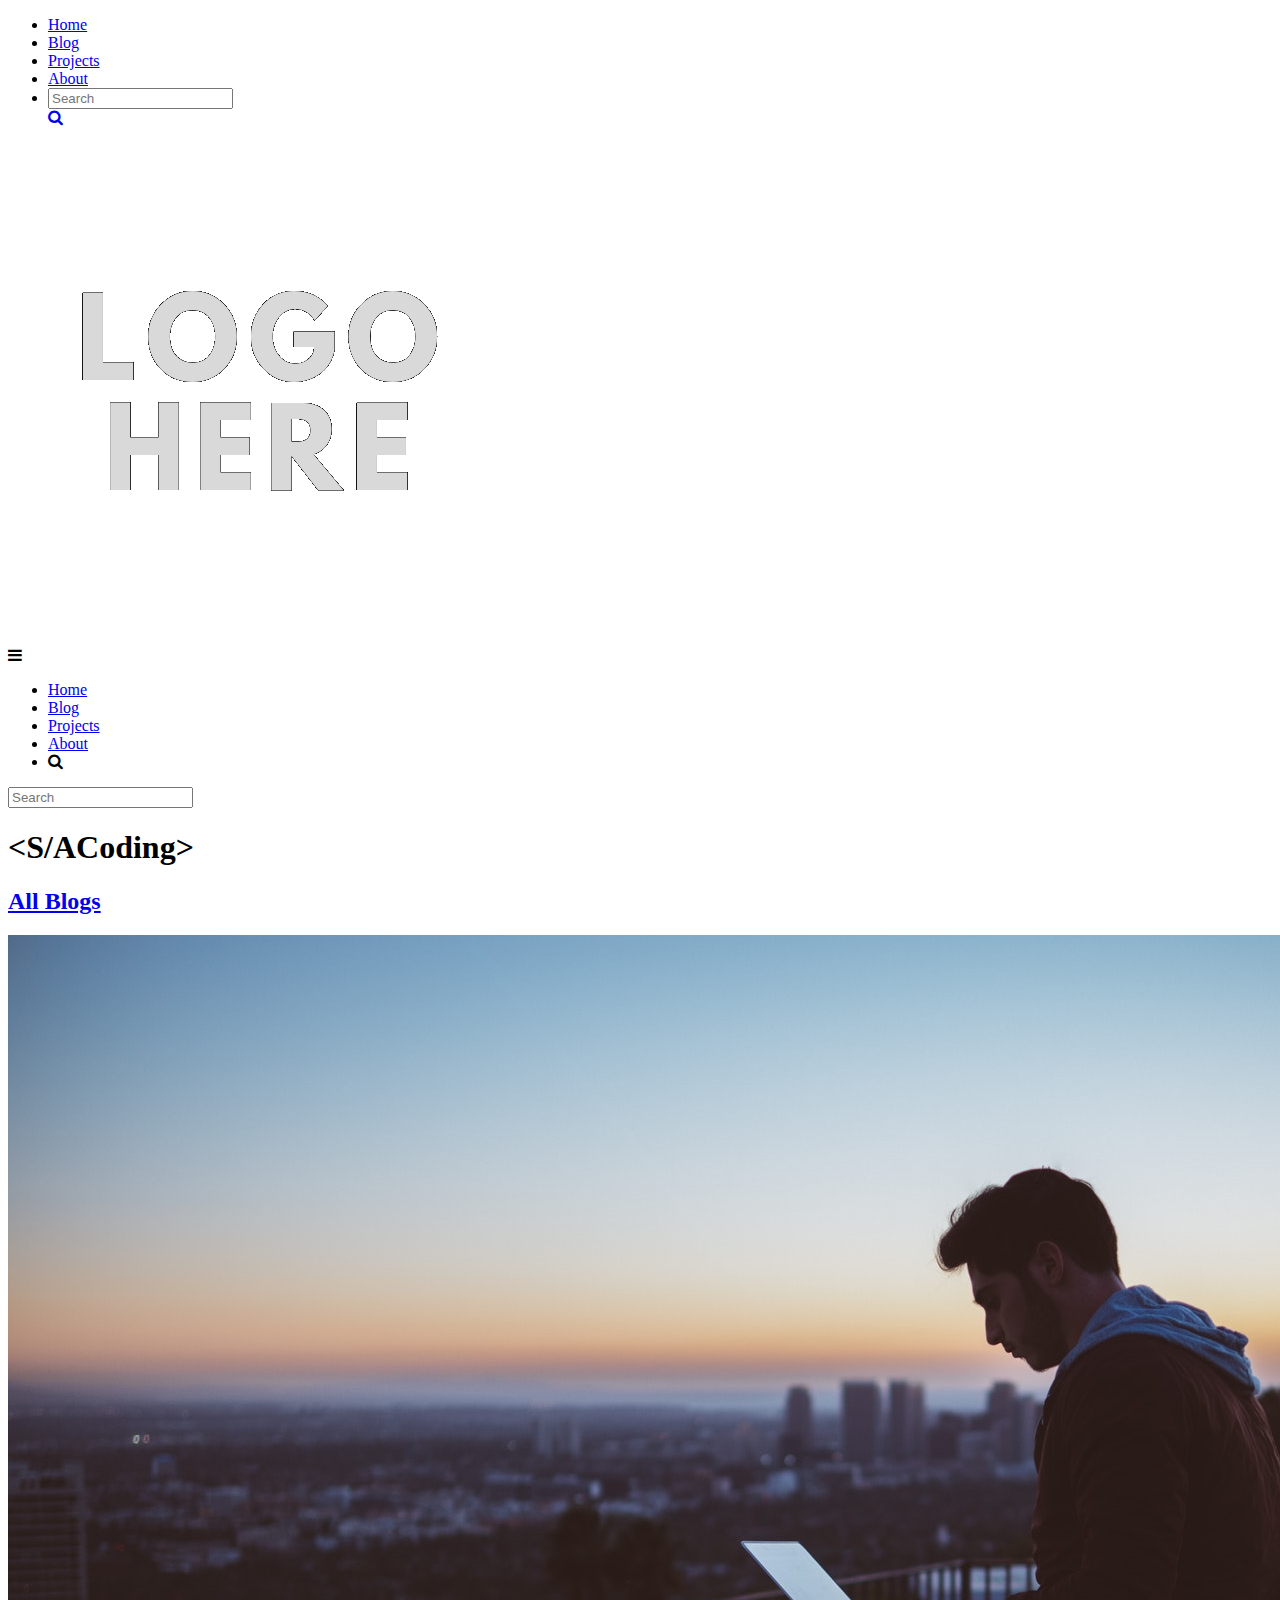
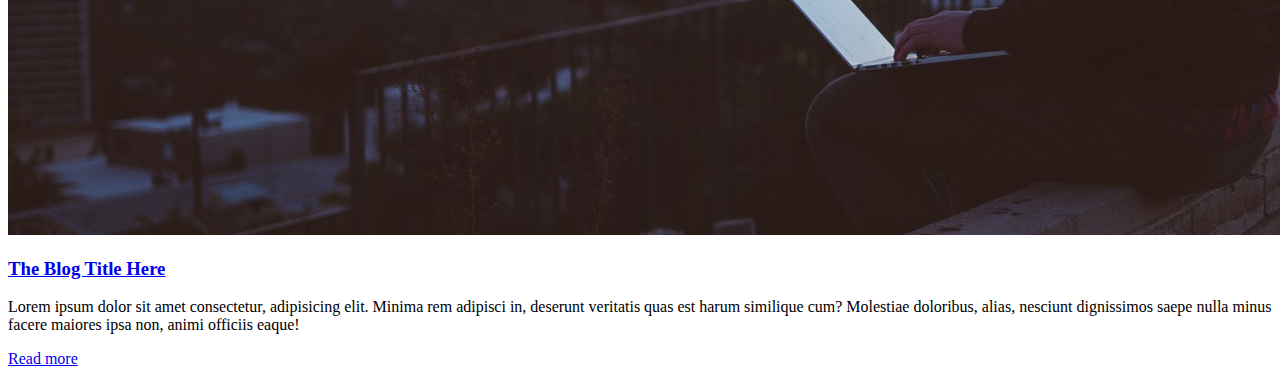
==== index.html @ 34ae4d7e "File setup and initial homepage markup." ====
<!DOCTYPE html>
<html lang="en">

<head>
  <meta charset="UTF-8">
  <meta name="viewport" content="width=device-width, initial-scale=1.0">
  <title>SA Coding</title>
  <link href="https://fonts.googleapis.com/css2?family=Roboto|Roboto+Condensed|Roboto+Slab" rel="stylesheet">
  <link rel="stylesheet" href="https://stackpath.bootstrapcdn.com/font-awesome/4.7.0/css/font-awesome.min.css">
  <link rel="stylesheet" href="css/styles.css">
</head>

<body>
  <!-- Mobile Navigation -->
  <div id="slideout-menu">
    <ul>
      <li>
        <a href="#">Home</a>
      </li>
      <li>
        <a href="#">Blog</a>
      </li>
      <li>
        <a href="#">Projects</a>
      </li>
      <li>
        <a href="#">About</a>
      </li>
      <li>
        <input type="text" placeholder="Search">
        <br>
        <a href="#">
          <i class="fa fa-search"></i>
        </a>
      </li>
    </ul>
  </div>

  <!-- Main Navigation -->
  <nav>
    <div class="logo-img">
      <a href="#">
        <img src="img/logo.png" alt="SACoding Logo">
      </a>
    </div>
    <div id="menu-icon">
      <i class="fa fa-bars"></i>
    </div>
    <ul>
      <li>
        <a href="#">Home</a>
      </li>
      <li>
        <a href="#">Blog</a>
      </li>
      <li>
        <a href="#">Projects</a>
      </li>
      <li>
        <a href="#">About</a>
      </li>
      <li>
        <div id="search-icon">
          <i class="fa fa-search"></i>
        </div>
      </li>
    </ul>
  </nav>

  <!-- Searchbar -->
  <div id="searchbar">
    <input type="text" placeholder="Search">
  </div>

  <!-- Banner -->
  <div id="banner">
    <h1>&lt;S/ACoding&gt;</h1>
  </div>

  <!-- Main Content - article cards -->
  <main>
    <a href="#">
      <h2 class="section-heading">All Blogs</h2>
    </a>

    <section>
      <div class="card">
        <div class="card-image">
          <a href="#">
            <img src="img/1.jpg" alt="Card image">
          </a>
        </div>
        <div class="card-description">
          <a href="#">
            <h3>The Blog Title Here</h3>
          </a>
          <p>Lorem ipsum dolor sit amet consectetur, adipisicing elit. Minima rem adipisci in, deserunt veritatis quas
            est harum similique cum? Molestiae doloribus, alias, nesciunt dignissimos saepe nulla minus facere maiores
            ipsa non, animi officiis eaque!</p>
          <a href="#" class="btn-read-more">Read more</a>
        </div>
      </div>
    </section>
  </main>
</body>

</html>
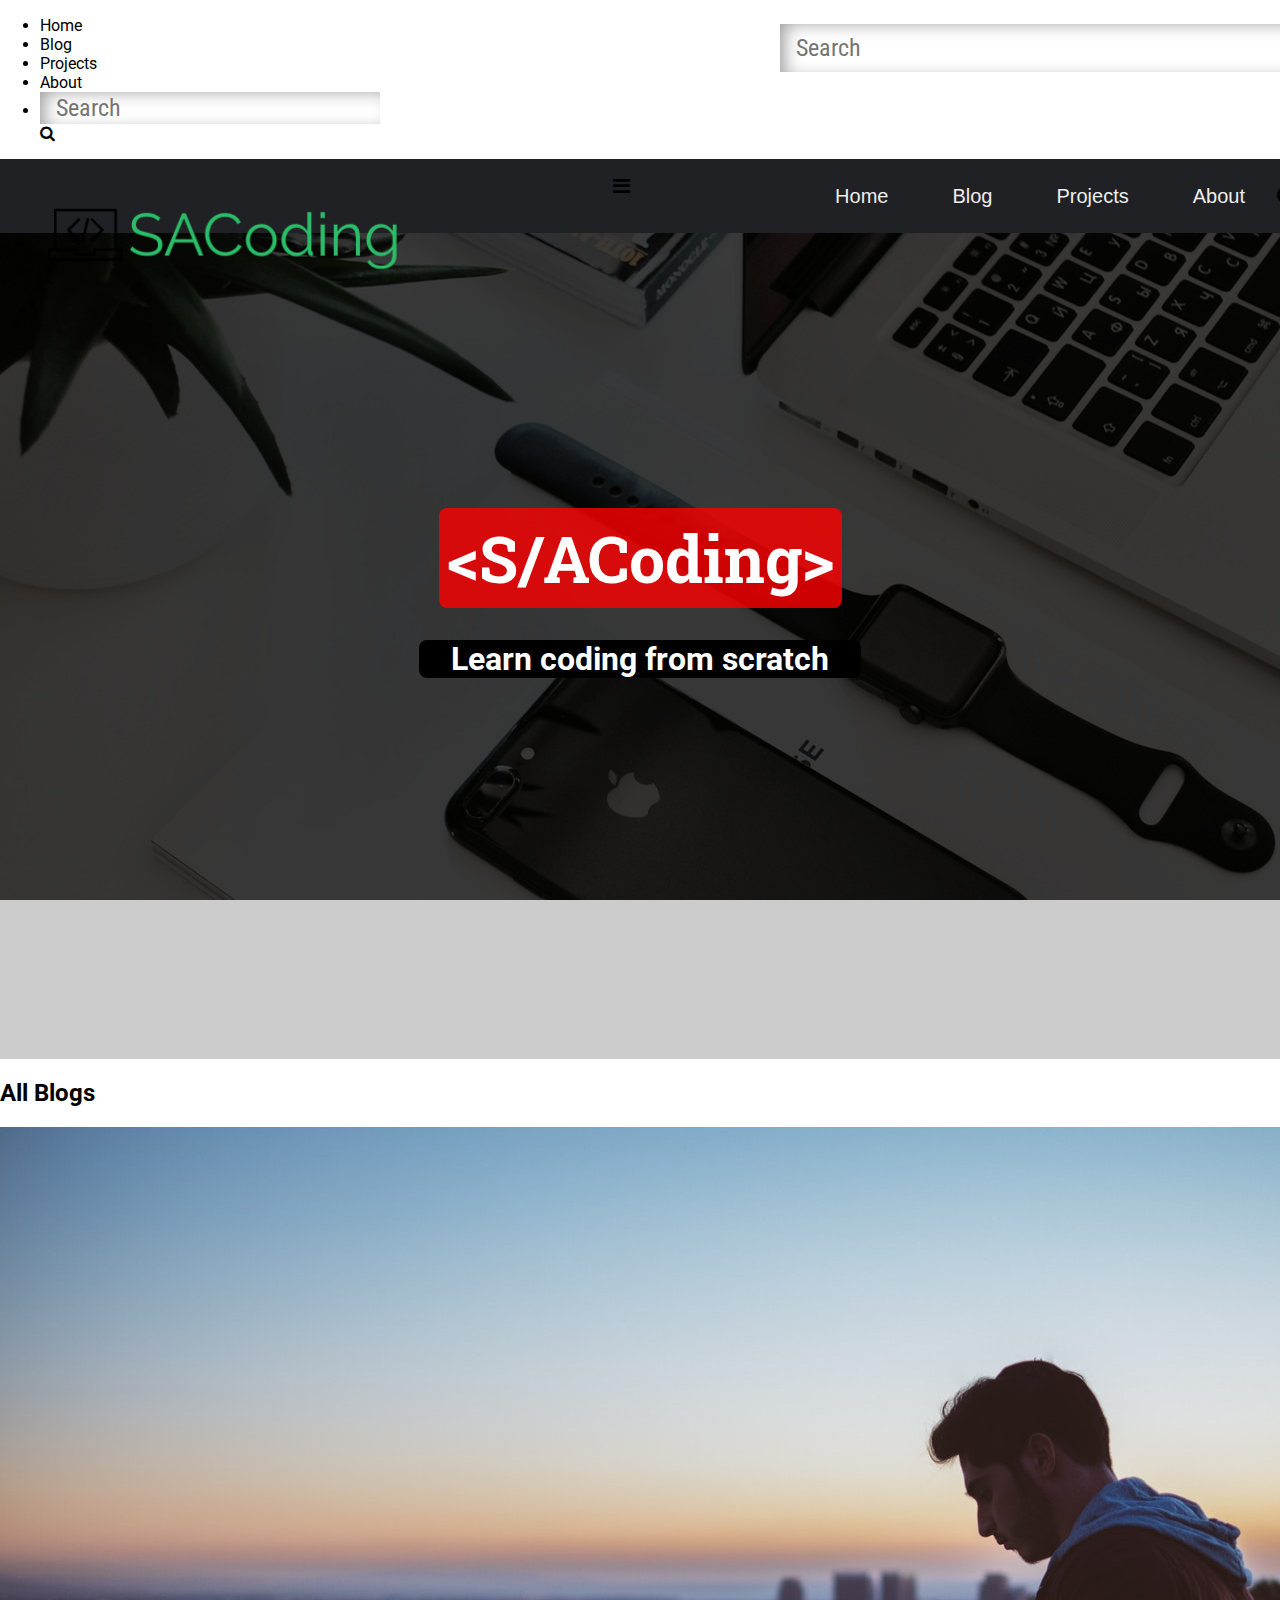
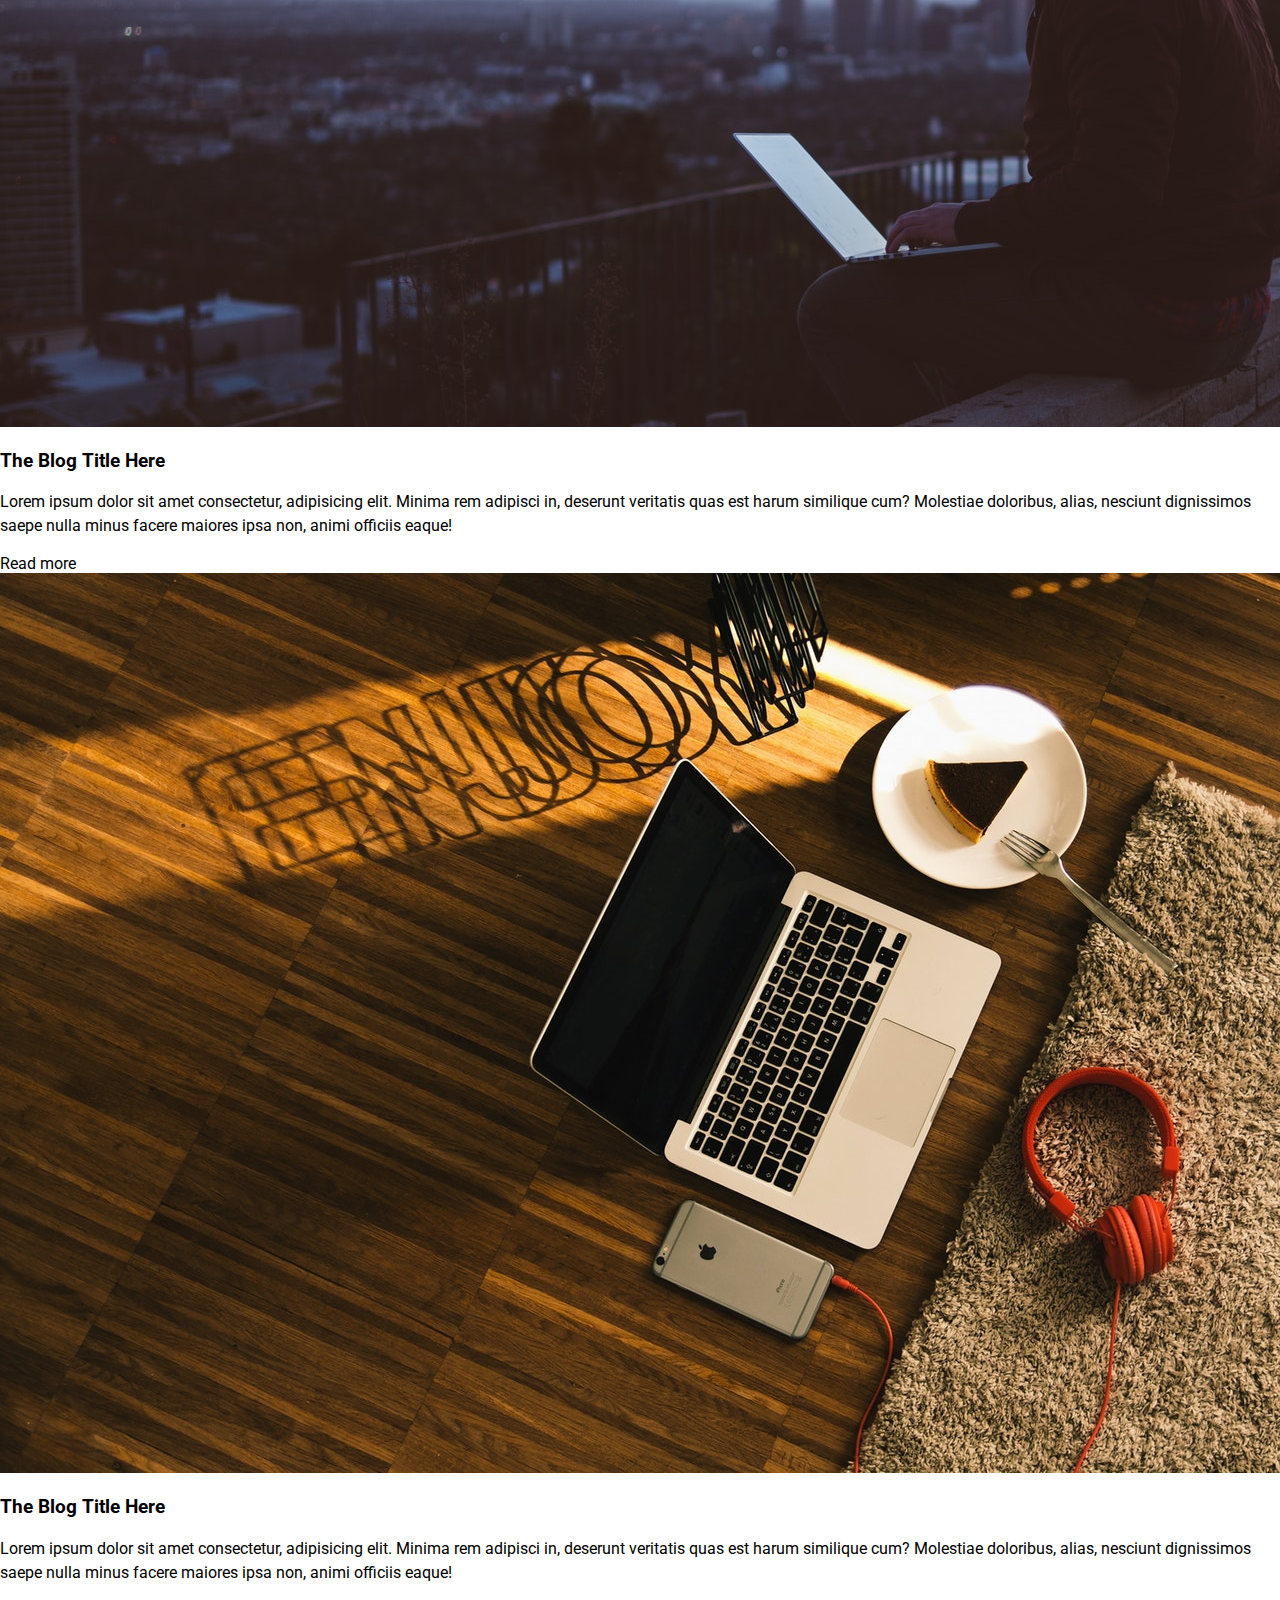
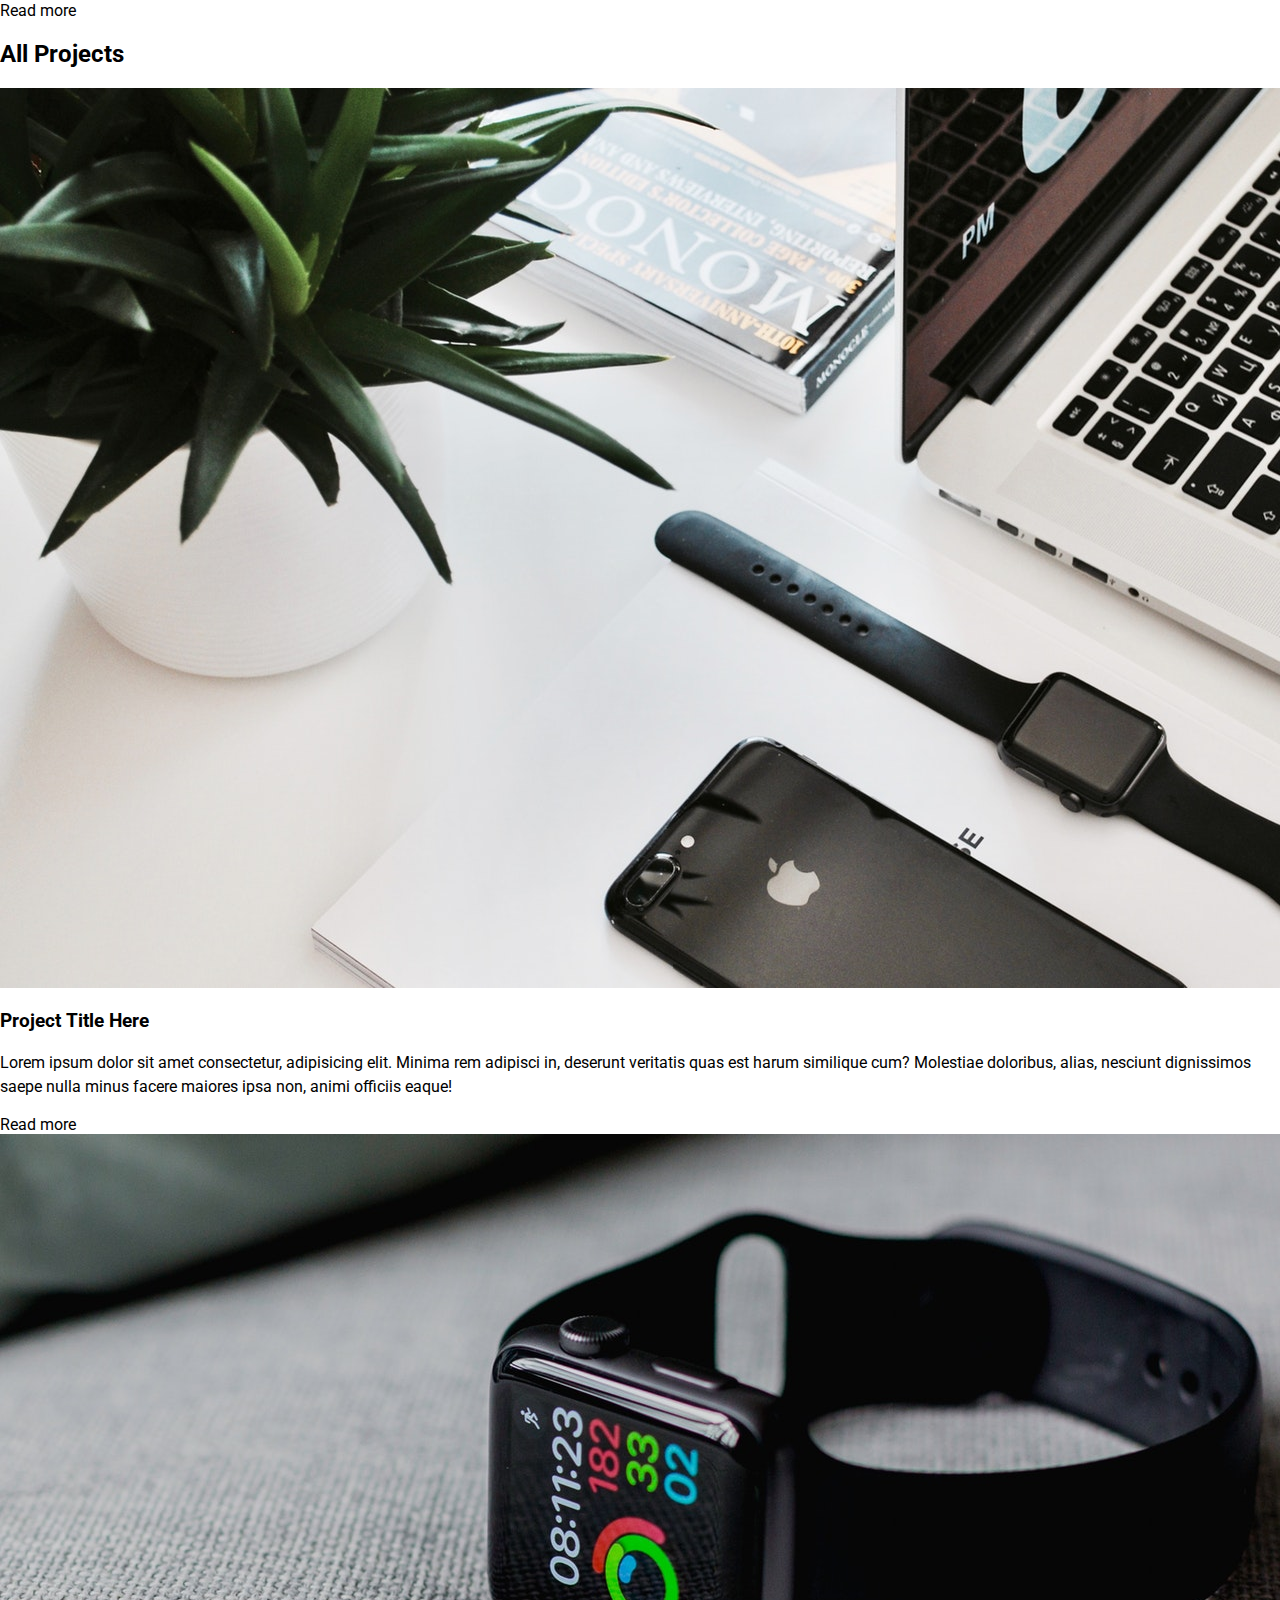
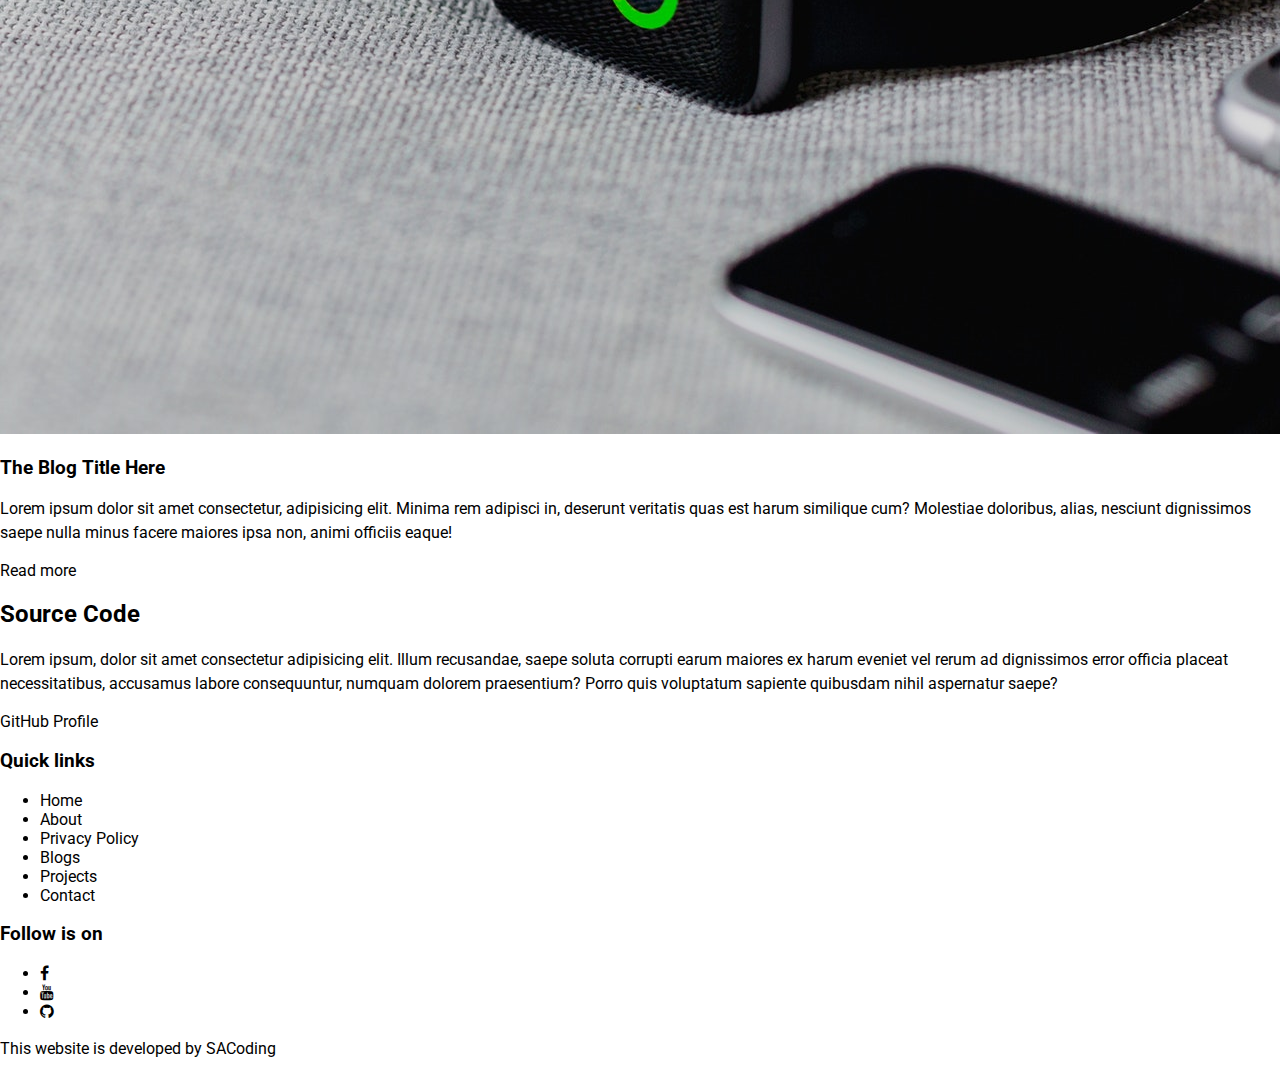
==== commit c21586ea: "Banner and nav styles started." ====
--- a/index.html
+++ b/index.html
@@ -75,15 +75,19 @@
   <!-- Banner -->
   <div id="banner">
     <h1>&lt;S/ACoding&gt;</h1>
+    <h3>Learn coding from scratch</h3>
   </div>
 
-  <!-- Main Content - article cards -->
+  <!-- Main Content -->
   <main>
+
+    <!-- Blog Section -->
     <a href="#">
       <h2 class="section-heading">All Blogs</h2>
     </a>
 
     <section>
+      <!-- Featured Blog Article 1 -->
       <div class="card">
         <div class="card-image">
           <a href="#">
@@ -100,7 +104,124 @@
           <a href="#" class="btn-read-more">Read more</a>
         </div>
       </div>
+      <!-- Featured Blog Article 2 -->
+      <div class="card">
+        <div class="card-image">
+          <a href="#">
+            <img src="img/2.jpg" alt="Card image">
+          </a>
+        </div>
+        <div class="card-description">
+          <a href="#">
+            <h3>The Blog Title Here</h3>
+          </a>
+          <p>Lorem ipsum dolor sit amet consectetur, adipisicing elit. Minima rem adipisci in, deserunt veritatis quas
+            est harum similique cum? Molestiae doloribus, alias, nesciunt dignissimos saepe nulla minus facere maiores
+            ipsa non, animi officiis eaque!</p>
+          <a href="#" class="btn-read-more">Read more</a>
+        </div>
+      </div>
     </section>
+
+    <!-- Projects Section -->
+    <a href="#">
+      <h2 class="section-heading">All Projects</h2>
+    </a>
+
+    <section>
+      <!-- Featured Project 1 -->
+      <div class="card">
+        <div class="card-image">
+          <a href="#">
+            <img src="img/3.jpg" alt="Card image">
+          </a>
+        </div>
+        <div class="card-description">
+          <a href="#">
+            <h3>Project Title Here</h3>
+          </a>
+          <p>Lorem ipsum dolor sit amet consectetur, adipisicing elit. Minima rem adipisci in, deserunt veritatis quas
+            est harum similique cum? Molestiae doloribus, alias, nesciunt dignissimos saepe nulla minus facere maiores
+            ipsa non, animi officiis eaque!</p>
+          <a href="#" class="btn-read-more">Read more</a>
+        </div>
+      </div>
+      <!-- Featured Project 2 -->
+      <div class="card">
+        <div class="card-image">
+          <a href="#">
+            <img src="img/4.jpg" alt="Card image">
+          </a>
+        </div>
+        <div class="card-description">
+          <a href="#">
+            <h3>The Blog Title Here</h3>
+          </a>
+          <p>Lorem ipsum dolor sit amet consectetur, adipisicing elit. Minima rem adipisci in, deserunt veritatis quas
+            est harum similique cum? Molestiae doloribus, alias, nesciunt dignissimos saepe nulla minus facere maiores
+            ipsa non, animi officiis eaque!</p>
+          <a href="#" class="btn-read-more">Read more</a>
+        </div>
+      </div>
+    </section>
+
+    <!-- Source Code Section -->
+    <h2 class="section-heading">Source Code</h2>
+
+    <section id="source-code-section">
+      <p>Lorem ipsum, dolor sit amet consectetur adipisicing elit. Illum recusandae, saepe soluta corrupti earum maiores
+        ex harum eveniet vel rerum ad dignissimos error officia placeat necessitatibus, accusamus labore consequuntur,
+        numquam dolorem praesentium? Porro quis voluptatum sapiente quibusdam nihil aspernatur saepe?</p>
+      <a href="#">GitHub Profile</a>
+    </section>
+
+    <!-- Footer -->
+    <footer>
+      <div id="footer-left">
+        <h3>Quick links</h3>
+        <p>
+          <ul>
+            <li>
+              <a href="#">Home</a>
+            </li>
+            <li>
+              <a href="#">About</a>
+            </li>
+            <li>
+              <a href="#">Privacy Policy</a>
+            </li>
+            <li>
+              <a href="#">Blogs</a>
+            </li>
+            <li>
+              <a href="#">Projects</a>
+            </li>
+            <li>
+              <a href="#">Contact</a>
+            </li>
+          </ul>
+        </p>
+      </div>
+
+
+      <div id="footer-right">
+        <h3>Follow is on</h3>
+        <div id="social-media-footer">
+          <ul>
+            <li>
+              <a href="#"><i class="fa fa-facebook"></i></a>
+            </li>
+            <li>
+              <a href="#"><i class="fa fa-youtube"></i></a>
+            </li>
+            <li>
+              <a href="#"><i class="fa fa-github"></i></a>
+            </li>
+          </ul>
+        </div>
+        <p>This website is developed by SACoding</p>
+      </div>
+    </footer>
   </main>
 </body>
 
--- a/css/styles.css
+++ b/css/styles.css
@@ -0,0 +1,120 @@
+body {
+  font-family: 'Roboto', sans-serif;
+  margin: 0;
+  box-sizing: border-box;
+}
+
+h1 {
+  padding: .5rem;
+  margin: 0;
+  font-family: 'Roboto Slab', serif;
+  font-size: 4rem;
+  background: rgba(255, 0, 0, .8);
+}
+
+p {
+  line-height: 1.5;
+}
+
+main {
+  margin: 0 auto
+}
+
+a {
+  text-decoration: none;
+  color: #000;
+}
+
+a:hover {
+  text-decoration: underline;
+}
+
+input,
+textarea {
+  height: 2rem;
+  padding: 0 1rem;
+  font-family: 'Roboto Condensed';
+  font-size: 1.5rem;
+  border: none;
+  box-shadow: inset 8px 3px 18px -4px rgba(0, 0, 0, .4)
+}
+
+input:focus,
+textarea:focus {
+  outline: none;
+}
+
+/* Navbar Styles */
+nav {
+  height: 42px;
+  width: 100%;
+  background: #202125;
+  position: fixed;
+  display: flex;
+  justify-content: space-between;
+  padding: 1rem;
+  margin: 0;
+  font-family: 'Roboto Condnsed', sans-serif;
+  font-size: 20px;
+  z-index: 100;
+}
+
+nav a {
+  padding: 0 2rem;
+  color: #eee;
+  transition: .4s
+}
+
+nav a:hover {
+  text-decoration: none;
+  color: red;
+}
+
+nav ul {
+  display: flex;
+  list-style: none;
+  align-items: center;
+  justify-content: space-around;
+}
+
+/* Searchbar Styles */
+#searchbar {
+  position: fixed;
+  right: 0;
+  top: 24px;
+  width: 500px;
+  pointer-events: none;
+  z-index: 50;
+  transition: 0.4s;
+}
+
+#searchbar input {
+  height: 3rem;
+  width: 100%;
+}
+
+/* Banner Styles */
+#banner {
+  height: 100vh;
+  display: flex;
+  align-items: center;
+  justify-content: center;
+  flex-direction: column;
+  background: rgba(0, 0, 0, .2) url('../img/3.png');
+  background-size: cover;
+  background-attachment: fixed;
+  background-position: center;
+  background-blend-mode: overlay;
+  color: #fff;
+}
+
+#banner h1 {
+  border-radius: .5rem;
+}
+
+#banner h3 {
+  background: #000;
+  border-radius: .5rem;
+  padding: 0 2rem;
+  font-size: 2rem;
+}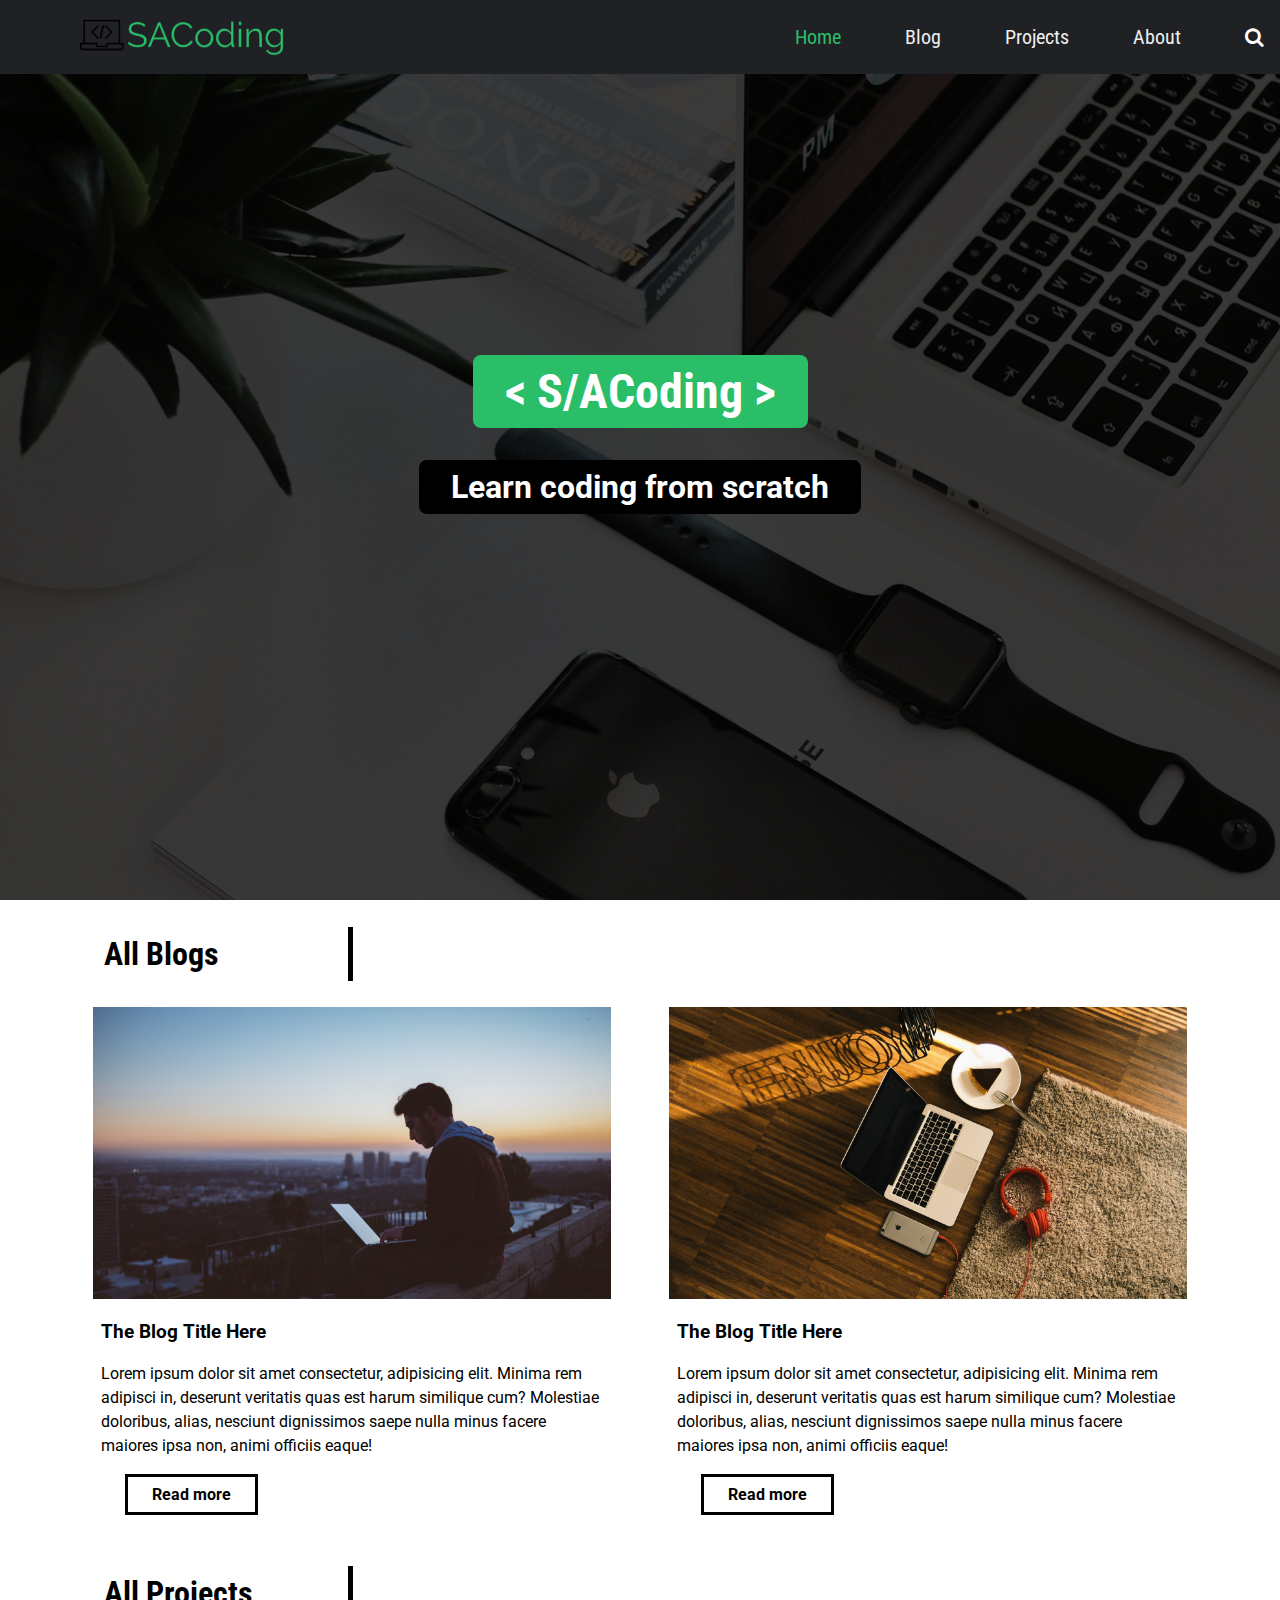
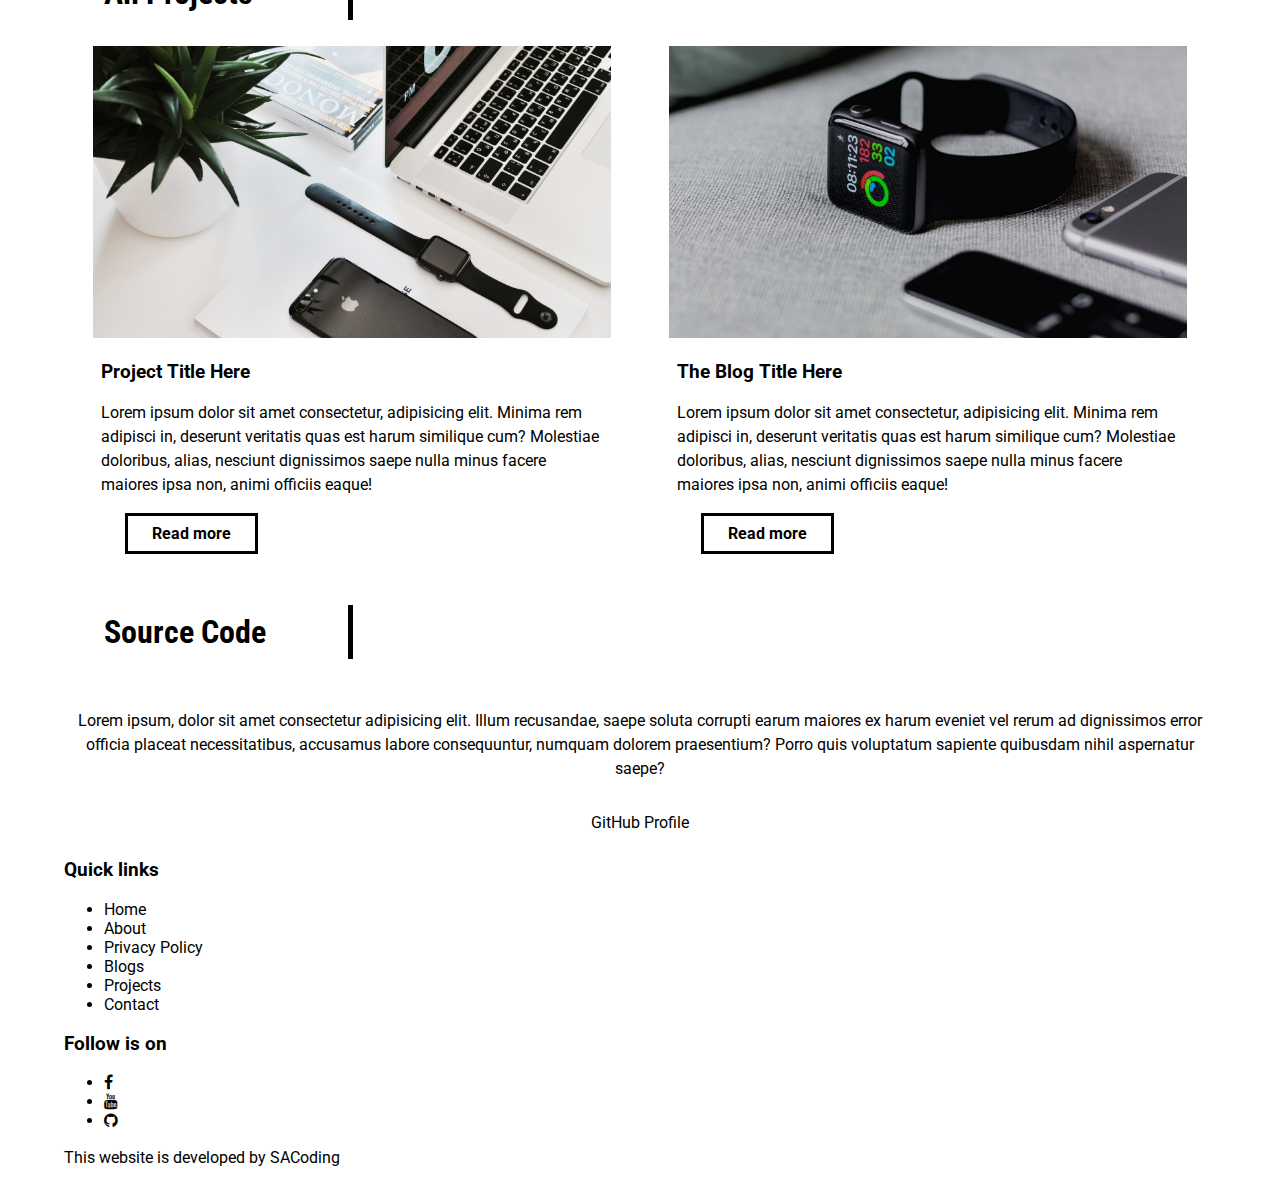
==== commit 03b0b6ab: "Home page styles added up to footer." ====
--- a/index.html
+++ b/index.html
@@ -38,7 +38,7 @@
 
   <!-- Main Navigation -->
   <nav>
-    <div class="logo-img">
+    <div class="logo">
       <a href="#">
         <img src="img/logo.png" alt="SACoding Logo">
       </a>
@@ -48,7 +48,7 @@
     </div>
     <ul>
       <li>
-        <a href="#">Home</a>
+        <a href="#" class="active">Home</a>
       </li>
       <li>
         <a href="#">Blog</a>
@@ -74,7 +74,7 @@
 
   <!-- Banner -->
   <div id="banner">
-    <h1>&lt;S/ACoding&gt;</h1>
+    <h1>&lt; S/ACoding &gt;</h1>
     <h3>Learn coding from scratch</h3>
   </div>
 
--- a/css/styles.css
+++ b/css/styles.css
@@ -1,15 +1,15 @@
 body {
-  font-family: 'Roboto', sans-serif;
+  font-family: "Roboto", sans-serif;
   margin: 0;
   box-sizing: border-box;
 }
 
 h1 {
-  padding: .5rem;
-  margin: 0;
-  font-family: 'Roboto Slab', serif;
-  font-size: 4rem;
-  background: rgba(255, 0, 0, .8);
+  padding: 0.5rem 2rem;
+  margin: 0;
+  font-family: "Roboto Condensed", serif;
+  font-size: 3rem;
+  background: #2abe69;
 }
 
 p {
@@ -17,7 +17,7 @@
 }
 
 main {
-  margin: 0 auto
+  margin: 0 auto;
 }
 
 a {
@@ -33,10 +33,10 @@
 textarea {
   height: 2rem;
   padding: 0 1rem;
-  font-family: 'Roboto Condensed';
+  font-family: "Roboto Condensed";
   font-size: 1.5rem;
   border: none;
-  box-shadow: inset 8px 3px 18px -4px rgba(0, 0, 0, .4)
+  box-shadow: inset 8px 3px 18px -4px rgba(0, 0, 0, 0.4);
 }
 
 input:focus,
@@ -54,7 +54,7 @@
   justify-content: space-between;
   padding: 1rem;
   margin: 0;
-  font-family: 'Roboto Condnsed', sans-serif;
+  font-family: "Roboto Condensed", sans-serif;
   font-size: 20px;
   z-index: 100;
 }
@@ -62,12 +62,12 @@
 nav a {
   padding: 0 2rem;
   color: #eee;
-  transition: .4s
+  transition: 0.4s;
 }
 
 nav a:hover {
   text-decoration: none;
-  color: red;
+  color: #2abe69;
 }
 
 nav ul {
@@ -75,6 +75,39 @@
   list-style: none;
   align-items: center;
   justify-content: space-around;
+  margin: 0;
+  height: 100%;
+}
+
+.active {
+  color: #2abe69;
+}
+
+.logo {
+  display: flex;
+  height: 100%;
+
+  padding: 0 2rem;
+  align-items: center;
+  color: #fff;
+  transition: 0.4s;
+}
+
+.logo img {
+  height: 70px;
+}
+
+.logo img:hover {
+  background: #000;
+}
+
+#menu-icon {
+  height: 100%;
+  font-size: 1.5rem;
+  padding: 0 4px;
+  color: #eee;
+  display: none;
+  align-items: center;
 }
 
 /* Searchbar Styles */
@@ -93,6 +126,22 @@
   width: 100%;
 }
 
+#search-icon {
+  color: #fff;
+  padding: 0 2rem;
+  cursor: pointer;
+  transition: 0.4s;
+}
+
+#search-icon:hover {
+  color: #2abe69;
+}
+
+/* Mobile Menu Styles */
+#slideout-menu {
+  display: none;
+}
+
 /* Banner Styles */
 #banner {
   height: 100vh;
@@ -100,7 +149,7 @@
   align-items: center;
   justify-content: center;
   flex-direction: column;
-  background: rgba(0, 0, 0, .2) url('../img/3.png');
+  background: rgba(0, 0, 0, 0.2) url("../img/3.png");
   background-size: cover;
   background-attachment: fixed;
   background-position: center;
@@ -109,12 +158,91 @@
 }
 
 #banner h1 {
-  border-radius: .5rem;
+  border-radius: 0.5rem;
 }
 
 #banner h3 {
   background: #000;
-  border-radius: .5rem;
-  padding: 0 2rem;
+  border-radius: 0.5rem;
+  padding: 0.5rem 2rem;
   font-size: 2rem;
+}
+
+/* Section Styles */
+section {
+  display: flex;
+  justify-content: space-around;
+  flex-wrap: wrap;
+}
+
+.section-heading {
+  font-size: 2rem;
+  font-family: "Roboto Condensed", sans-serif;
+  width: 220px;
+  padding: .5rem 1.5rem;
+  margin-left: 1rem;
+  border-right: 5px solid #000;
+}
+
+.section-heading:hover {
+  padding: 1rem 2rem;
+  background: #2abe69;
+  cursor: pointer;
+}
+
+/* Card Styles */
+.card-image {
+  transition: 0.4s;
+}
+
+.card-image:hover {
+  box-shadow: 0 10px 6px -6px #777;
+}
+
+.card .card-description {
+  padding: 0 .5rem;
+}
+
+.btn-read-more {
+  padding: .5rem 1.5rem;
+  border: 3px solid #000;
+  transition: 0.4s;
+  display: inline-block;
+  margin: 0 0 1.5rem 1.5rem;
+  font-weight: 700;
+  cursor: pointer;
+  background: #fff;
+}
+
+.btn-read-more:hover {
+  background: #2abe69;
+  text-decoration: none;
+  padding: .5rem 5rem .5rem 1.5rem;
+  color: #fff;
+}
+
+/* Source Code Section Styles */
+#source-code-section p {
+  padding: .5rem;
+  text-align: center;
+}
+
+#source-code-section a {
+  margin: .5rem;
+  text-align: center;
+}
+
+/* Media Queries */
+@media (min-width: 720px) {
+  main {
+    width: 90%;
+  }
+
+  .card {
+    width: 45%;
+  }
+
+  .card .card-image img {
+    width: 100%;
+  }
 }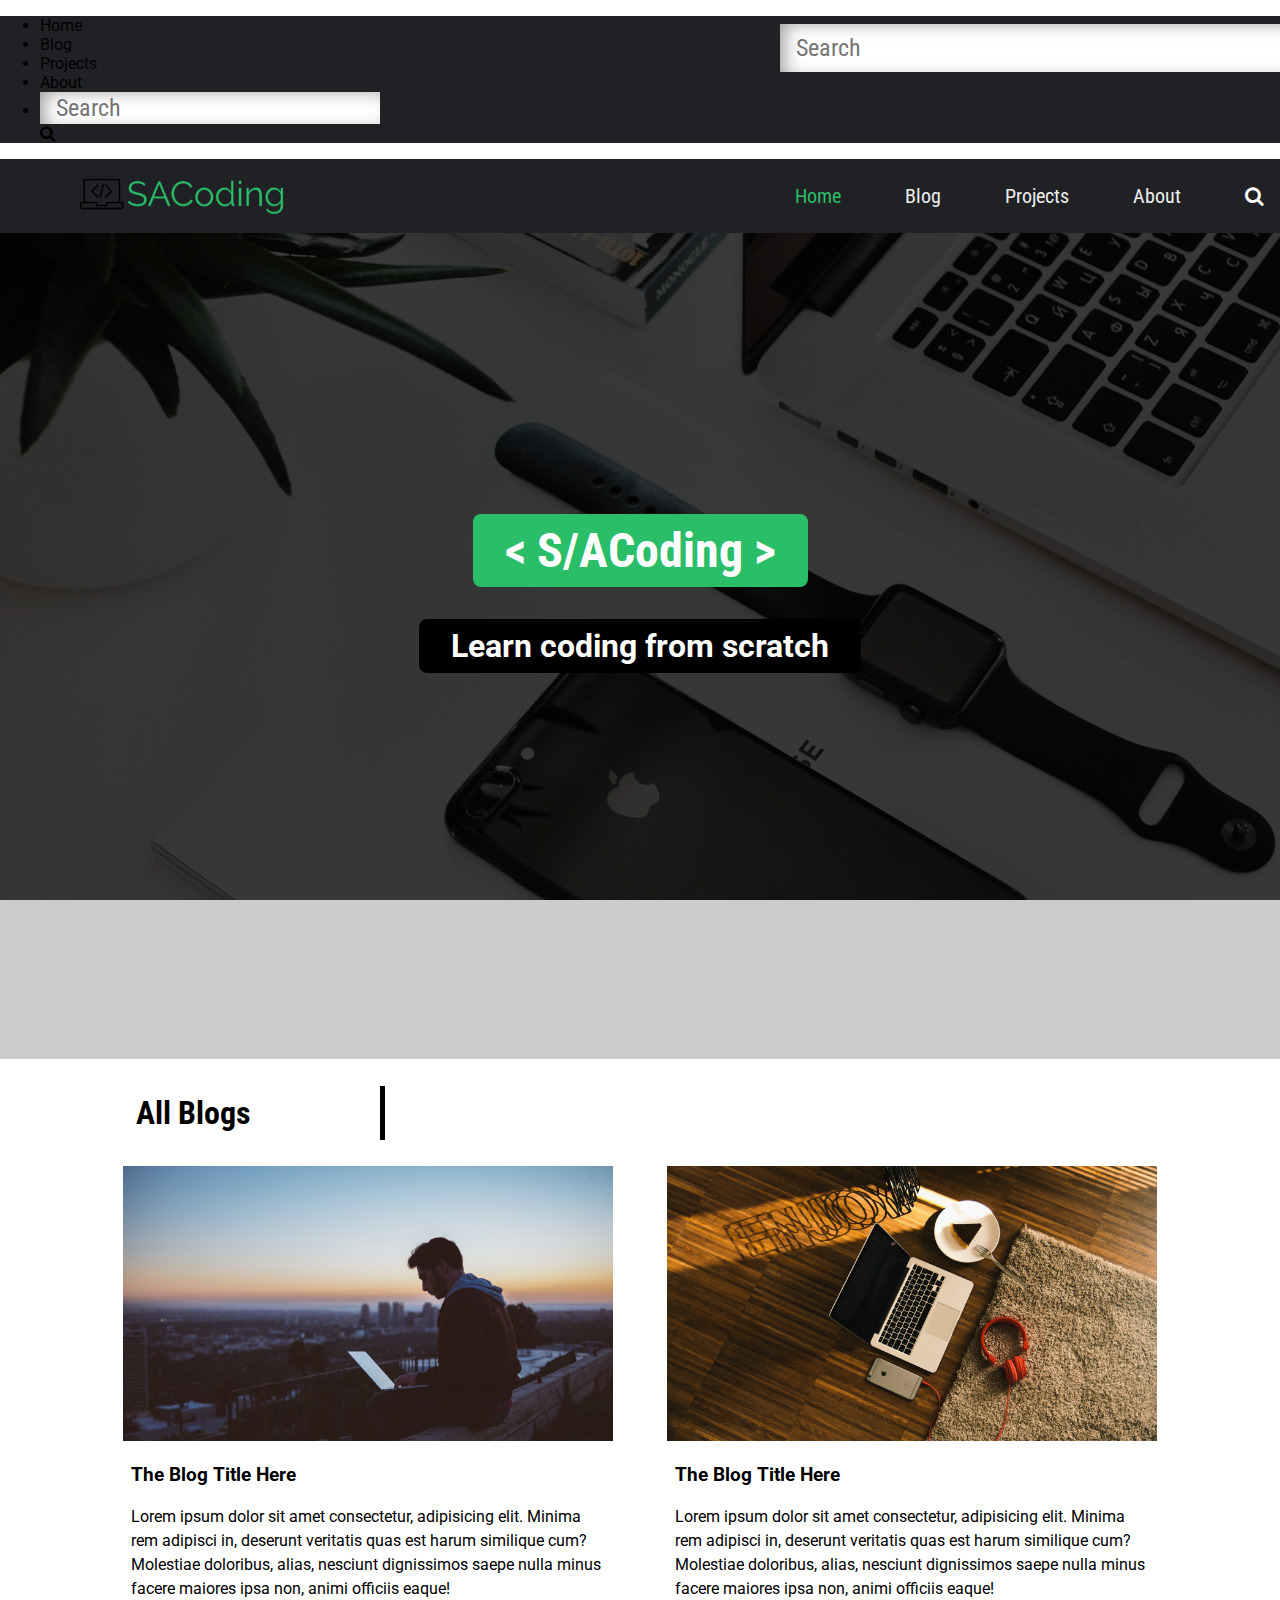
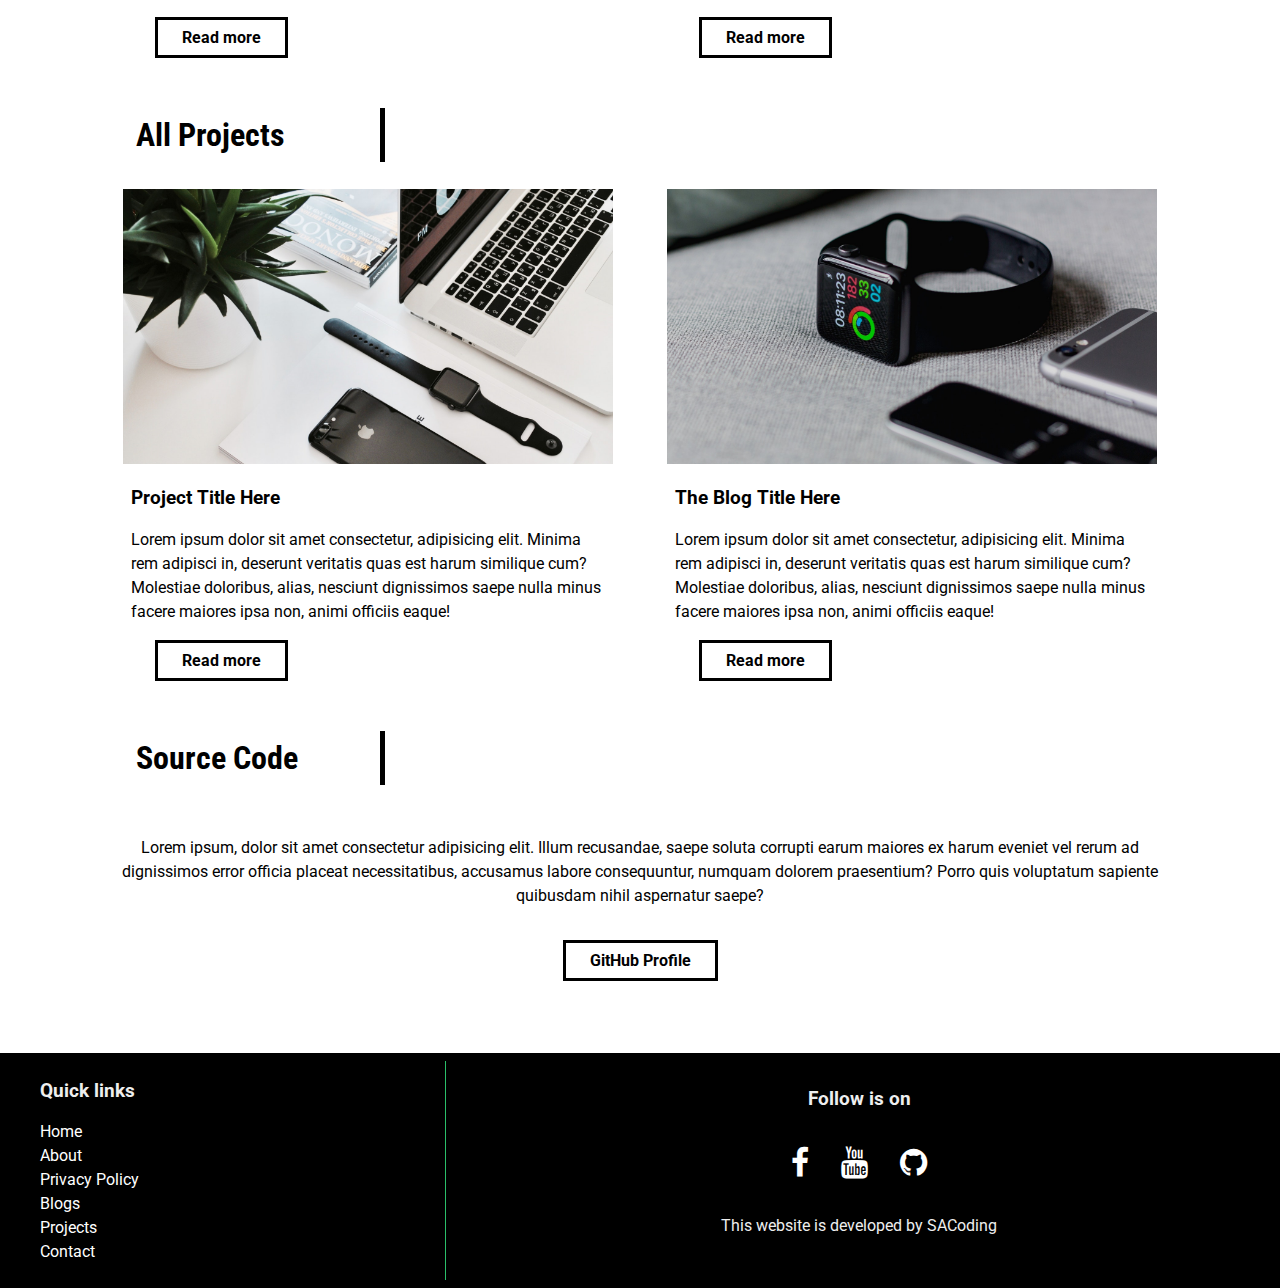
==== commit aad2a428: "Footer styles added." ====
--- a/index.html
+++ b/index.html
@@ -172,57 +172,55 @@
       <p>Lorem ipsum, dolor sit amet consectetur adipisicing elit. Illum recusandae, saepe soluta corrupti earum maiores
         ex harum eveniet vel rerum ad dignissimos error officia placeat necessitatibus, accusamus labore consequuntur,
         numquam dolorem praesentium? Porro quis voluptatum sapiente quibusdam nihil aspernatur saepe?</p>
-      <a href="#">GitHub Profile</a>
+      <a href="#" class="btn-read-more">GitHub Profile</a>
     </section>
-
-    <!-- Footer -->
-    <footer>
-      <div id="footer-left">
-        <h3>Quick links</h3>
-        <p>
-          <ul>
-            <li>
-              <a href="#">Home</a>
-            </li>
-            <li>
-              <a href="#">About</a>
-            </li>
-            <li>
-              <a href="#">Privacy Policy</a>
-            </li>
-            <li>
-              <a href="#">Blogs</a>
-            </li>
-            <li>
-              <a href="#">Projects</a>
-            </li>
-            <li>
-              <a href="#">Contact</a>
-            </li>
-          </ul>
-        </p>
-      </div>
-
-
-      <div id="footer-right">
-        <h3>Follow is on</h3>
-        <div id="social-media-footer">
-          <ul>
-            <li>
-              <a href="#"><i class="fa fa-facebook"></i></a>
-            </li>
-            <li>
-              <a href="#"><i class="fa fa-youtube"></i></a>
-            </li>
-            <li>
-              <a href="#"><i class="fa fa-github"></i></a>
-            </li>
-          </ul>
-        </div>
-        <p>This website is developed by SACoding</p>
-      </div>
-    </footer>
   </main>
+      <!-- Footer -->
+      <footer>
+        <div id="footer-left">
+          <h3>Quick links</h3>
+          <p>
+            <ul>
+              <li>
+                <a href="#">Home</a>
+              </li>
+              <li>
+                <a href="#">About</a>
+              </li>
+              <li>
+                <a href="#">Privacy Policy</a>
+              </li>
+              <li>
+                <a href="#">Blogs</a>
+              </li>
+              <li>
+                <a href="#">Projects</a>
+              </li>
+              <li>
+                <a href="#">Contact</a>
+              </li>
+            </ul>
+          </p>
+        </div>
+  
+        <div id="footer-right">
+          <h3>Follow is on</h3>
+          <div id="social-media-footer">
+            <ul>
+              <li>
+                <a href="#"><i class="fa fa-facebook"></i></a>
+              </li>
+              <li>
+                <a href="#"><i class="fa fa-youtube"></i></a>
+              </li>
+              <li>
+                <a href="#"><i class="fa fa-github"></i></a>
+              </li>
+            </ul>
+          </div>
+          <p>This website is developed by SACoding</p>
+        </div>
+      </footer>
 </body>
 
 </html>--- a/css/styles.css
+++ b/css/styles.css
@@ -139,7 +139,7 @@
 
 /* Mobile Menu Styles */
 #slideout-menu {
-  display: none;
+  background: #202125;
 }
 
 /* Banner Styles */
@@ -179,7 +179,7 @@
   font-size: 2rem;
   font-family: "Roboto Condensed", sans-serif;
   width: 220px;
-  padding: .5rem 1.5rem;
+  padding: 0.5rem 1.5rem;
   margin-left: 1rem;
   border-right: 5px solid #000;
 }
@@ -200,11 +200,11 @@
 }
 
 .card .card-description {
-  padding: 0 .5rem;
+  padding: 0 0.5rem;
 }
 
 .btn-read-more {
-  padding: .5rem 1.5rem;
+  padding: 0.5rem 1.5rem;
   border: 3px solid #000;
   transition: 0.4s;
   display: inline-block;
@@ -217,19 +217,81 @@
 .btn-read-more:hover {
   background: #2abe69;
   text-decoration: none;
-  padding: .5rem 5rem .5rem 1.5rem;
+  padding: 0.5rem 5rem 0.5rem 1.5rem;
   color: #fff;
 }
 
 /* Source Code Section Styles */
 #source-code-section p {
-  padding: .5rem;
+  padding: 0.5rem;
   text-align: center;
 }
 
 #source-code-section a {
-  margin: .5rem;
+  margin: 0.5rem;
   text-align: center;
+}
+
+/* Footer Styles */
+footer {
+  background: #000;
+  padding: 0.5rem;
+  color: #eee;
+  display: flex;
+  margin-top: 4rem;
+}
+
+footer a {
+  color: #fff;
+}
+
+#footer-left {
+  flex: 1;
+  border-right: 1px solid #2abe69;
+  padding-left: 2rem;
+}
+
+#footer-left ul {
+  padding: 0;
+  list-style: none;
+  line-height: 1.5;
+}
+/* Right Footer */
+#footer-right {
+  flex: 2;
+  text-align: center;
+  padding: 0.5rem;
+}
+
+#social-media-footer ul {
+  list-style-type: none;
+  display: flex;
+  justify-content: center;
+  padding: 0;
+}
+
+#social-media-footer ul li {
+  font-size: 2rem;
+  padding: 1rem;
+  transition: 0.4s;
+}
+
+#social-media-footer ul li a .fa-youtube,
+#social-media-footer ul li a .fa-github,
+#social-media-footer ul li a .fa-facebook {
+  color: #fff;
+  transition: 0.4s;
+}
+#social-media-footer ul li:hover a .fa-youtube {
+  color: red;
+}
+
+#social-media-footer ul li:hover a .fa-github {
+  color: #bbb;
+}
+
+#social-media-footer ul li:hover a .fa-facebook {
+  color: #3b5998;
 }
 
 /* Media Queries */
@@ -245,4 +307,10 @@
   .card .card-image img {
     width: 100%;
   }
-}+}
+
+@media (min-width: 1200px) {
+  main {
+    width: 85%;
+  }
+}
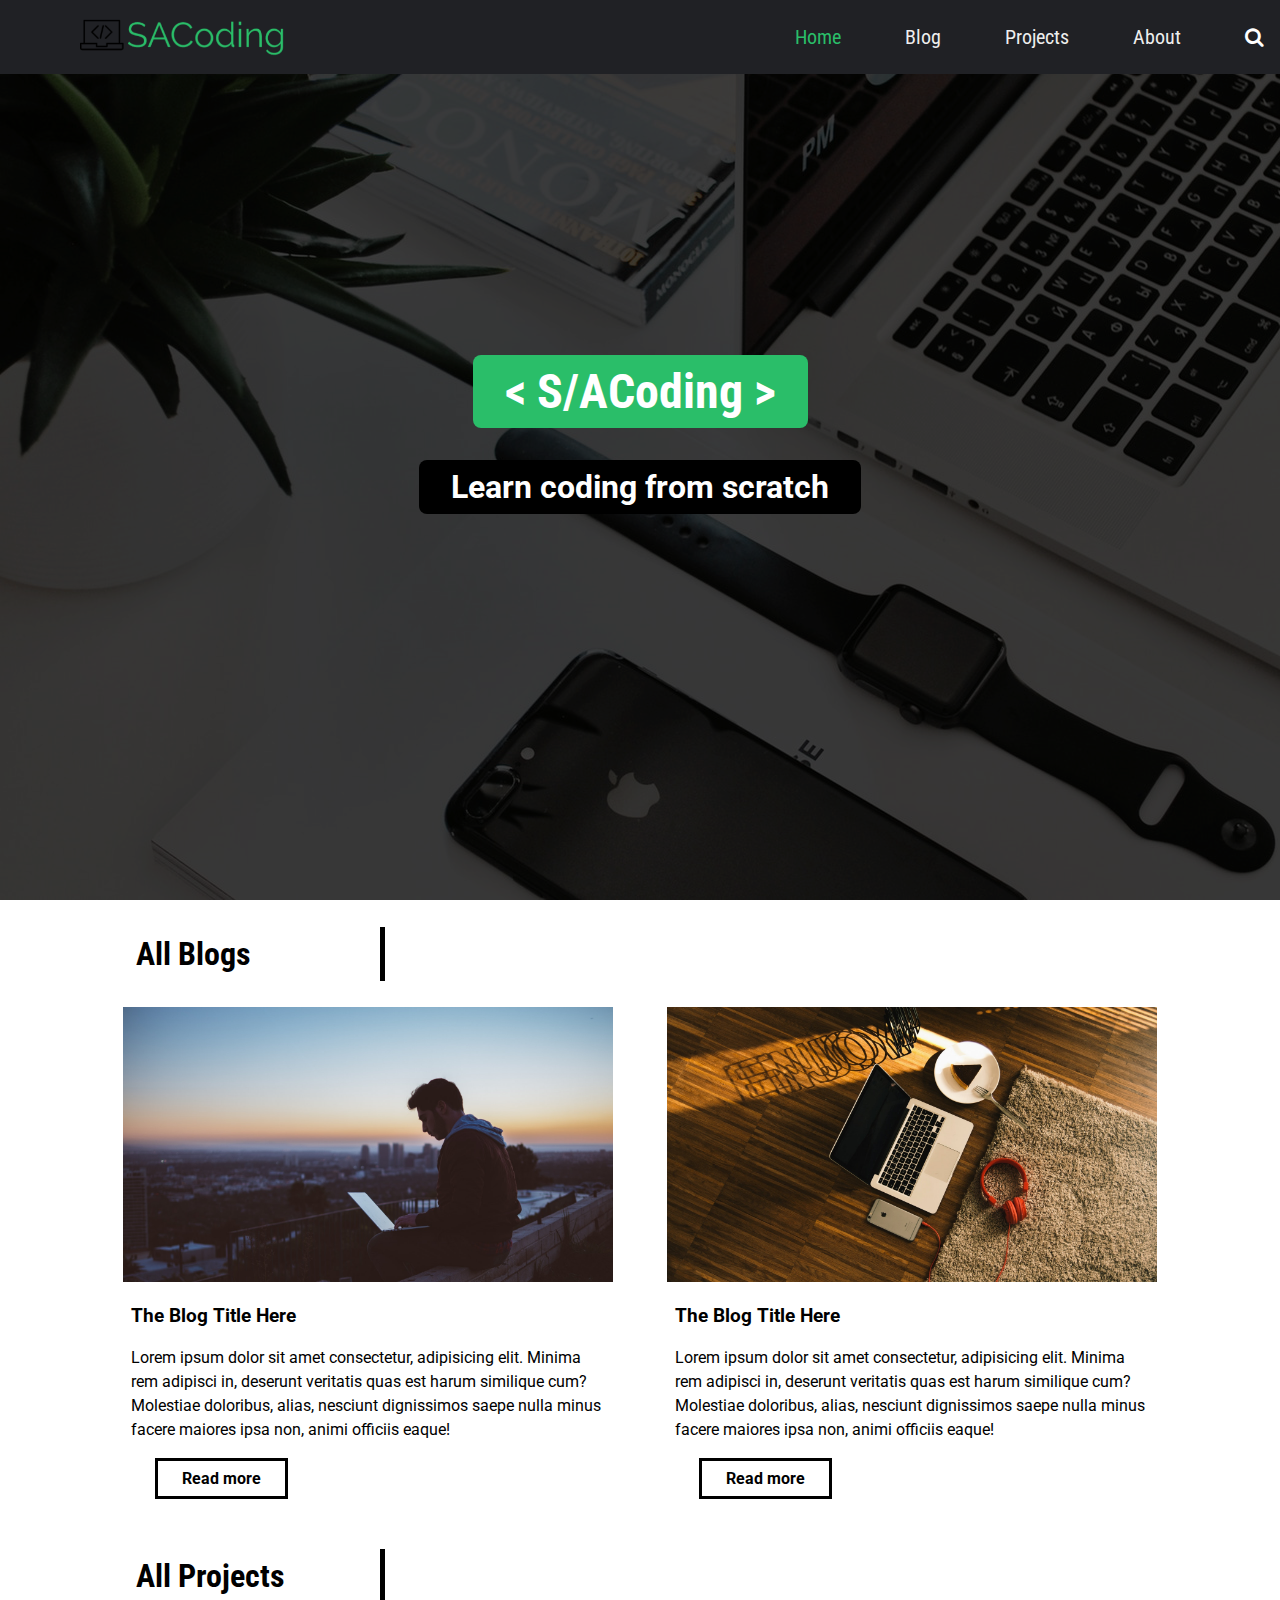
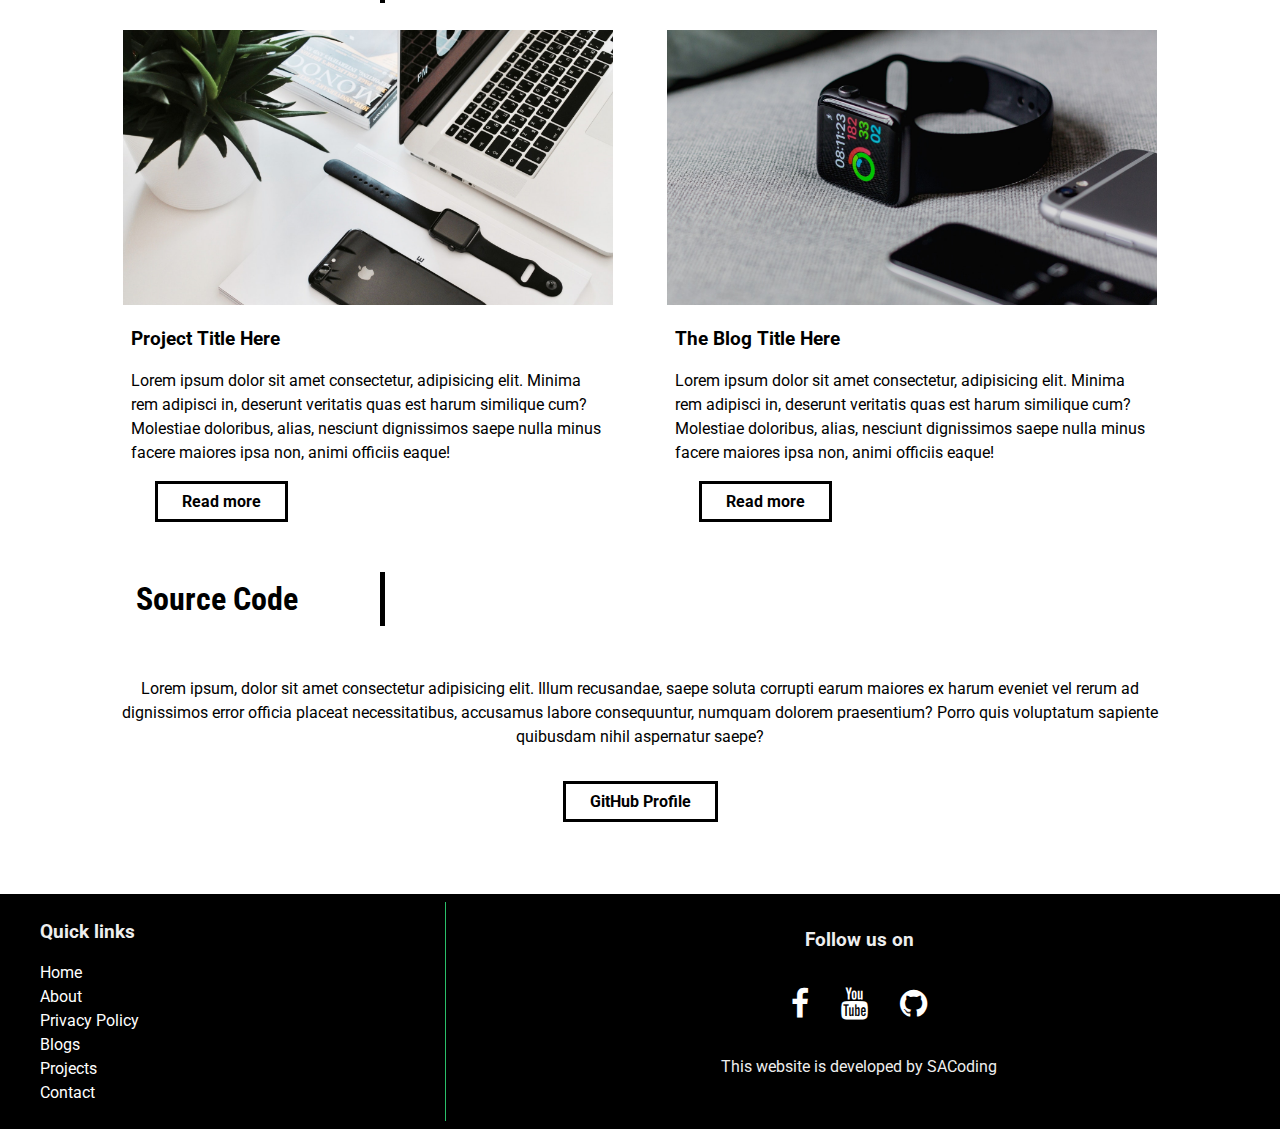
==== commit 5404bedb: "JS for mobile menu and searchbar toggle added." ====
--- a/index.html
+++ b/index.html
@@ -15,23 +15,19 @@
   <div id="slideout-menu">
     <ul>
       <li>
-        <a href="#">Home</a>
-      </li>
-      <li>
-        <a href="#">Blog</a>
-      </li>
-      <li>
-        <a href="#">Projects</a>
-      </li>
-      <li>
-        <a href="#">About</a>
+        <a href="index.html">Home</a>
+      </li>
+      <li>
+        <a href="blogslist.html">Blog</a>
+      </li>
+      <li>
+        <a href="blogslist.html">Projects</a>
+      </li>
+      <li>
+        <a href="about.html">About</a>
       </li>
       <li>
         <input type="text" placeholder="Search">
-        <br>
-        <a href="#">
-          <i class="fa fa-search"></i>
-        </a>
       </li>
     </ul>
   </div>
@@ -48,16 +44,16 @@
     </div>
     <ul>
       <li>
-        <a href="#" class="active">Home</a>
-      </li>
-      <li>
-        <a href="#">Blog</a>
-      </li>
-      <li>
-        <a href="#">Projects</a>
-      </li>
-      <li>
-        <a href="#">About</a>
+        <a href="index.html" class="active">Home</a>
+      </li>
+      <li>
+        <a href="blogslist.html">Blog</a>
+      </li>
+      <li>
+        <a href="blogslist.html">Projects</a>
+      </li>
+      <li>
+        <a href="about.html">About</a>
       </li>
       <li>
         <div id="search-icon">
@@ -82,7 +78,7 @@
   <main>
 
     <!-- Blog Section -->
-    <a href="#">
+    <a href="blogslist.html">
       <h2 class="section-heading">All Blogs</h2>
     </a>
 
@@ -90,41 +86,41 @@
       <!-- Featured Blog Article 1 -->
       <div class="card">
         <div class="card-image">
-          <a href="#">
+          <a href="blogpost.html">
             <img src="img/1.jpg" alt="Card image">
           </a>
         </div>
         <div class="card-description">
-          <a href="#">
+          <a href="blogpost.html">
             <h3>The Blog Title Here</h3>
           </a>
           <p>Lorem ipsum dolor sit amet consectetur, adipisicing elit. Minima rem adipisci in, deserunt veritatis quas
             est harum similique cum? Molestiae doloribus, alias, nesciunt dignissimos saepe nulla minus facere maiores
             ipsa non, animi officiis eaque!</p>
-          <a href="#" class="btn-read-more">Read more</a>
+          <a href="blogpost.html" class="btn-read-more">Read more</a>
         </div>
       </div>
       <!-- Featured Blog Article 2 -->
       <div class="card">
         <div class="card-image">
-          <a href="#">
+          <a href="blogpost.html">
             <img src="img/2.jpg" alt="Card image">
           </a>
         </div>
         <div class="card-description">
-          <a href="#">
+          <a href="blogpost.html">
             <h3>The Blog Title Here</h3>
           </a>
           <p>Lorem ipsum dolor sit amet consectetur, adipisicing elit. Minima rem adipisci in, deserunt veritatis quas
             est harum similique cum? Molestiae doloribus, alias, nesciunt dignissimos saepe nulla minus facere maiores
             ipsa non, animi officiis eaque!</p>
-          <a href="#" class="btn-read-more">Read more</a>
+          <a href="blogpost.html" class="btn-read-more">Read more</a>
         </div>
       </div>
     </section>
 
     <!-- Projects Section -->
-    <a href="#">
+    <a href="blogslist.html">
       <h2 class="section-heading">All Projects</h2>
     </a>
 
@@ -132,35 +128,35 @@
       <!-- Featured Project 1 -->
       <div class="card">
         <div class="card-image">
-          <a href="#">
+          <a href="blogpost.html">
             <img src="img/3.jpg" alt="Card image">
           </a>
         </div>
         <div class="card-description">
-          <a href="#">
+          <a href="blogpost.html">
             <h3>Project Title Here</h3>
           </a>
           <p>Lorem ipsum dolor sit amet consectetur, adipisicing elit. Minima rem adipisci in, deserunt veritatis quas
             est harum similique cum? Molestiae doloribus, alias, nesciunt dignissimos saepe nulla minus facere maiores
             ipsa non, animi officiis eaque!</p>
-          <a href="#" class="btn-read-more">Read more</a>
+          <a href="blogpost.html" class="btn-read-more">Read more</a>
         </div>
       </div>
       <!-- Featured Project 2 -->
       <div class="card">
         <div class="card-image">
-          <a href="#">
+          <a href="blogpost.html">
             <img src="img/4.jpg" alt="Card image">
           </a>
         </div>
         <div class="card-description">
-          <a href="#">
+          <a href="blogpost.html">
             <h3>The Blog Title Here</h3>
           </a>
           <p>Lorem ipsum dolor sit amet consectetur, adipisicing elit. Minima rem adipisci in, deserunt veritatis quas
             est harum similique cum? Molestiae doloribus, alias, nesciunt dignissimos saepe nulla minus facere maiores
             ipsa non, animi officiis eaque!</p>
-          <a href="#" class="btn-read-more">Read more</a>
+          <a href="blogpost.html" class="btn-read-more">Read more</a>
         </div>
       </div>
     </section>
@@ -172,55 +168,55 @@
       <p>Lorem ipsum, dolor sit amet consectetur adipisicing elit. Illum recusandae, saepe soluta corrupti earum maiores
         ex harum eveniet vel rerum ad dignissimos error officia placeat necessitatibus, accusamus labore consequuntur,
         numquam dolorem praesentium? Porro quis voluptatum sapiente quibusdam nihil aspernatur saepe?</p>
-      <a href="#" class="btn-read-more">GitHub Profile</a>
+      <a href="https://github.com/alto4" class="btn-read-more">GitHub Profile</a>
     </section>
   </main>
-      <!-- Footer -->
-      <footer>
-        <div id="footer-left">
-          <h3>Quick links</h3>
-          <p>
-            <ul>
-              <li>
-                <a href="#">Home</a>
-              </li>
-              <li>
-                <a href="#">About</a>
-              </li>
-              <li>
-                <a href="#">Privacy Policy</a>
-              </li>
-              <li>
-                <a href="#">Blogs</a>
-              </li>
-              <li>
-                <a href="#">Projects</a>
-              </li>
-              <li>
-                <a href="#">Contact</a>
-              </li>
-            </ul>
-          </p>
-        </div>
-  
-        <div id="footer-right">
-          <h3>Follow is on</h3>
-          <div id="social-media-footer">
-            <ul>
-              <li>
-                <a href="#"><i class="fa fa-facebook"></i></a>
-              </li>
-              <li>
-                <a href="#"><i class="fa fa-youtube"></i></a>
-              </li>
-              <li>
-                <a href="#"><i class="fa fa-github"></i></a>
-              </li>
-            </ul>
-          </div>
-          <p>This website is developed by SACoding</p>
-        </div>
-      </footer>
+  <!-- Footer -->
+  <footer>
+    <div id="footer-left">
+      <h3>Quick links</h3>
+      <p>
+        <ul>
+          <li>
+            <a href="#">Home</a>
+          </li>
+          <li>
+            <a href="about.html">About</a>
+          </li>
+          <li>
+            <a href="#">Privacy Policy</a>
+          </li>
+          <li>
+            <a href="blogslist.html">Blogs</a>
+          </li>
+          <li>
+            <a href="blogslist.html">Projects</a>
+          </li>
+          <li>
+            <a href="contact.html">Contact</a>
+          </li>
+        </ul>
+      </p>
+    </div>
+
+    <div id="footer-right">
+      <h3>Follow us on</h3>
+      <div id="social-media-footer">
+        <ul>
+          <li>
+            <a href="#"><i class="fa fa-facebook"></i></a>
+          </li>
+          <li>
+            <a href="#"><i class="fa fa-youtube"></i></a>
+          </li>
+          <li>
+            <a href="#"><i class="fa fa-github"></i></a>
+          </li>
+        </ul>
+      </div>
+      <p>This website is developed by SACoding</p>
+    </div>
+    <script src="main.js"></script>
 </body>
 
 </html>--- a/css/styles.css
+++ b/css/styles.css
@@ -104,10 +104,16 @@
 #menu-icon {
   height: 100%;
   font-size: 1.5rem;
-  padding: 0 4px;
+  padding: 0 2rem;
   color: #eee;
   display: none;
   align-items: center;
+  cursor: pointer;
+}
+
+#menu-icon:hover {
+  color: #2abe69;
+  transition: 0.4s;
 }
 
 /* Searchbar Styles */
@@ -139,7 +145,39 @@
 
 /* Mobile Menu Styles */
 #slideout-menu {
-  background: #202125;
+  display: none;
+  background: #222;
+  z-index: 100;
+  position: fixed;
+  transition: 0.4s;
+  margin-top: 74px;
+  width: 100%;
+  text-align: center;
+  opacity: 0;
+  pointer-events: none;
+}
+
+#slideout-menu ul {
+  list-style-type: none;
+  padding: 1rem 2rem;
+}
+
+#slideout-menu ul li {
+  padding: 0.6rem;
+}
+
+#slideout-menu a {
+  font-family: "Roboto Condensed", sans-serif;
+  font-size: 1.3rem;
+  color: #fff;
+}
+
+#slideout-menu input {
+  width: 85%;
+  padding: 0.5rem;
+  font-family: "Roboto Condensed", sans-serif;
+  font-size: 1.3rem;
+  text-align: center;
 }
 
 /* Banner Styles */
@@ -256,6 +294,7 @@
   list-style: none;
   line-height: 1.5;
 }
+
 /* Right Footer */
 #footer-right {
   flex: 2;
@@ -282,6 +321,7 @@
   color: #fff;
   transition: 0.4s;
 }
+
 #social-media-footer ul li:hover a .fa-youtube {
   color: red;
 }
@@ -295,6 +335,95 @@
 }
 
 /* Media Queries */
+@media (max-width: 900px) {
+  nav ul {
+    display: none;
+  }
+
+  #menu-icon {
+    display: flex;
+  }
+
+  #slideout-menu {
+    display: block;
+  }
+
+  #searchbar {
+    display: none;
+  }
+}
+
+@media (max-width: 719px) {
+  main {
+    width: 95%;
+  }
+
+  section {
+    flex-direction: column;
+  }
+
+  .card,
+  .card .card-image img {
+    width: 100%;
+  }
+
+  footer {
+    flex-direction: column;
+    text-align: center;
+    padding: 1rem 0 0;
+  }
+
+  footer #footer-left {
+    flex: 1;
+    border-left: none;
+    border-right: none;
+    padding: 0;
+  }
+
+  #footer-left ul {
+    margin: 0 auto;
+    text-align: center;
+  }
+
+  footer #footer-left li {
+    padding: 0.5rem;
+  }
+
+  footer #footer-right {
+    background: #eee;
+    color: #000;
+  }
+
+  #social-media-footer ul li a .fa-youtube,
+  #social-media-footer ul li a .fa-github,
+  #social-media-footer ul li a .fa-facebook {
+    color: #000;
+    transition: 0.4s;
+  }
+}
+
+@media (max-width: 600px) {
+  main {
+    width: 100%;
+  }
+
+  h1 {
+    font-size: 2.7rem;
+  }
+
+  #banner h3 {
+    font-size: 1.4rem;
+  }
+
+  .card {
+    text-align: center;
+  }
+
+  .logo {
+    padding: 0;
+  }
+}
+
 @media (min-width: 720px) {
   main {
     width: 90%;
@@ -313,4 +442,4 @@
   main {
     width: 85%;
   }
-}
+}